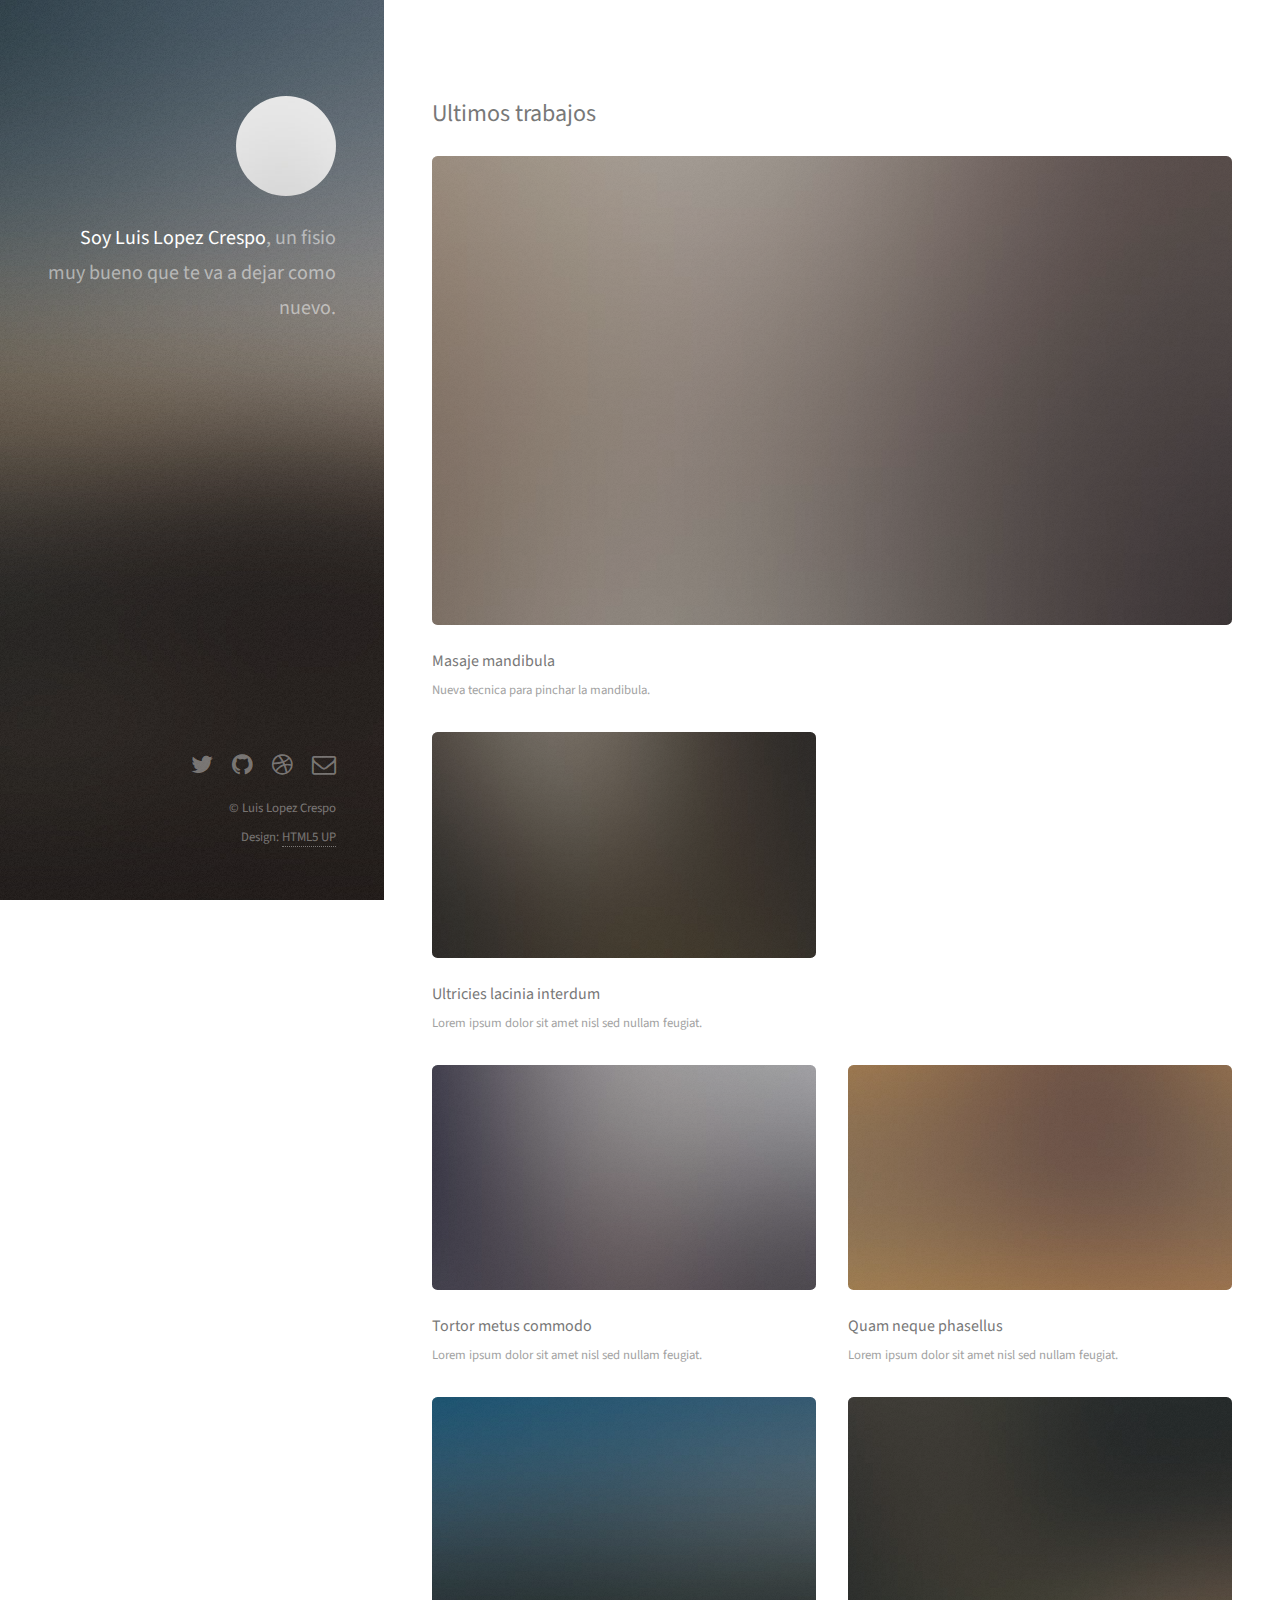
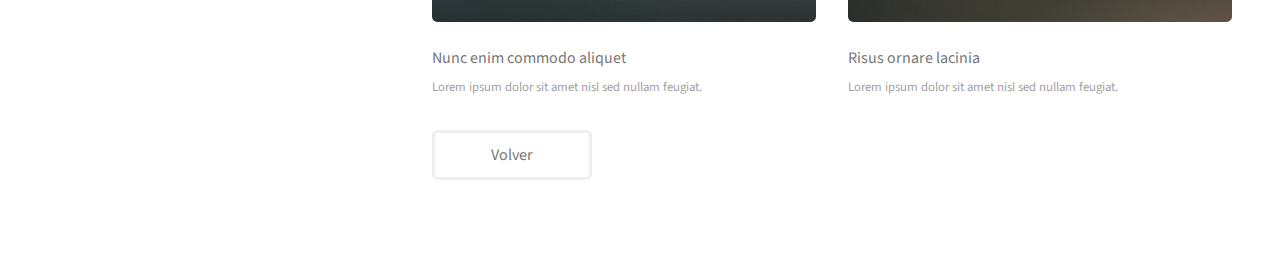
==== recentWork.html @ 478f9295 "inicio" ====
<!DOCTYPE HTML>
<!--
	Strata by HTML5 UP
	html5up.net | @ajlkn
	Free for personal and commercial use under the CCA 3.0 license (html5up.net/license)
-->
<html>
	<head>
		<title>Luis Lopez Crespo. Fisioterapeuta</title>
		<meta charset="utf-8" />
		<meta name="viewport" content="width=device-width, initial-scale=1" />
		<!--[if lte IE 8]><script src="assets/js/ie/html5shiv.js"></script><![endif]-->
		<link rel="stylesheet" href="assets/css/main.css" />
		<!--[if lte IE 8]><link rel="stylesheet" href="assets/css/ie8.css" /><![endif]-->
	</head>
	<body id="top">

		<!-- Header -->
			<header id="header">
				<div class="inner">
					<a href="#" class="image avatar"><img src="images/avatar.jpg" alt="" /></a>
					<h1><strong>Soy Luis Lopez Crespo</strong>, un fisio muy bueno que te va a dejar como nuevo.</h1>
				</div>
			</header>

		<!-- Main -->
			<div id="main">

				<!-- One -->
					<section id="two">
						<h2>Ultimos trabajos</h2>
						<div class="row">
							<article class="12u$ work-item">
								<a href="images/fulls/01.jpg" class="image fit thumb"><img src="images/thumbs/01.jpg" alt="" /></a>
								<h3>Masaje mandibula</h3>
								<p>Nueva tecnica para pinchar la mandibula.</p>
							</article>
							<article class="6u$ 12u$(xsmall) work-item">
								<a href="images/fulls/02.jpg" class="image fit thumb"><img src="images/thumbs/02.jpg" alt="" /></a>
								<h3>Ultricies lacinia interdum</h3>
								<p>Lorem ipsum dolor sit amet nisl sed nullam feugiat.</p>
							</article>
							<article class="6u 12u$(xsmall) work-item">
								<a href="images/fulls/03.jpg" class="image fit thumb"><img src="images/thumbs/03.jpg" alt="" /></a>
								<h3>Tortor metus commodo</h3>
								<p>Lorem ipsum dolor sit amet nisl sed nullam feugiat.</p>
							</article>
							<article class="6u$ 12u$(xsmall) work-item">
								<a href="images/fulls/04.jpg" class="image fit thumb"><img src="images/thumbs/04.jpg" alt="" /></a>
								<h3>Quam neque phasellus</h3>
								<p>Lorem ipsum dolor sit amet nisl sed nullam feugiat.</p>
							</article>
							<article class="6u 12u$(xsmall) work-item">
								<a href="images/fulls/05.jpg" class="image fit thumb"><img src="images/thumbs/05.jpg" alt="" /></a>
								<h3>Nunc enim commodo aliquet</h3>
								<p>Lorem ipsum dolor sit amet nisl sed nullam feugiat.</p>
							</article>
							<article class="6u$ 12u$(xsmall) work-item">
								<a href="images/fulls/06.jpg" class="image fit thumb"><img src="images/thumbs/06.jpg" alt="" /></a>
								<h3>Risus ornare lacinia</h3>
								<p>Lorem ipsum dolor sit amet nisl sed nullam feugiat.</p>
							</article>
						</div>
						<ul class="actions">
							<li><a href="index.html" class="button">Volver</a></li>
						</ul>
					</section>
			</div>

		<!-- Footer -->
			<footer id="footer">
				<div class="inner">
					<ul class="icons">
						<li><a href="#" class="icon fa-twitter"><span class="label">Twitter</span></a></li>
						<li><a href="#" class="icon fa-github"><span class="label">Github</span></a></li>
						<li><a href="#" class="icon fa-dribbble"><span class="label">Dribbble</span></a></li>
						<li><a href="#" class="icon fa-envelope-o"><span class="label">Email</span></a></li>
					</ul>
					<ul class="copyright">
						<li>&copy; Luis Lopez Crespo</li><li>Design: <a href="http://html5up.net">HTML5 UP</a></li>
					</ul>
				</div>
			</footer>

		<!-- Scripts -->
			<script src="assets/js/jquery.min.js"></script>
			<script src="assets/js/jquery.poptrox.min.js"></script>
			<script src="assets/js/skel.min.js"></script>
			<script src="assets/js/util.js"></script>
			<!--[if lte IE 8]><script src="assets/js/ie/respond.min.js"></script><![endif]-->
			<script src="assets/js/main.js"></script>

	</body>
</html>
---- assets/css/main.css ----
@import url("font-awesome.min.css");
@import url("https://fonts.googleapis.com/css?family=Source+Sans+Pro:400,400italic");

/*
	Strata by HTML5 UP
	html5up.net | @ajlkn
	Free for personal and commercial use under the CCA 3.0 license (html5up.net/license)
*/

/* Reset */

	html, body, div, span, applet, object, iframe, h1, h2, h3, h4, h5, h6, p, blockquote, pre, a, abbr, acronym, address, big, cite, code, del, dfn, em, img, ins, kbd, q, s, samp, small, strike, strong, sub, sup, tt, var, b, u, i, center, dl, dt, dd, ol, ul, li, fieldset, form, label, legend, table, caption, tbody, tfoot, thead, tr, th, td, article, aside, canvas, details, embed, figure, figcaption, footer, header, hgroup, menu, nav, output, ruby, section, summary, time, mark, audio, video {
		margin: 0;
		padding: 0;
		border: 0;
		font-size: 100%;
		font: inherit;
		vertical-align: baseline;
	}

	article, aside, details, figcaption, figure, footer, header, hgroup, menu, nav, section {
		display: block;
	}

	body {
		line-height: 1;
	}

	ol, ul {
		list-style: none;
	}

	blockquote, q {
		quotes: none;
	}

	blockquote:before, blockquote:after, q:before, q:after {
		content: '';
		content: none;
	}

	table {
		border-collapse: collapse;
		border-spacing: 0;
	}

	body {
		-webkit-text-size-adjust: none;
	}

/* Box Model */

	*, *:before, *:after {
		-moz-box-sizing: border-box;
		-webkit-box-sizing: border-box;
		box-sizing: border-box;
	}

/* Containers */

	.container {
		margin-left: auto;
		margin-right: auto;
	}

	.container.\31 25\25 {
		width: 100%;
		max-width: 1200px;
		min-width: 960px;
	}

	.container.\37 5\25 {
		width: 720px;
	}

	.container.\35 0\25 {
		width: 480px;
	}

	.container.\32 5\25 {
		width: 240px;
	}

	.container {
		width: 960px;
	}

	@media screen and (max-width: 1800px) {

		.container.\31 25\25 {
			width: 100%;
			max-width: 1200px;
			min-width: 960px;
		}

		.container.\37 5\25 {
			width: 720px;
		}

		.container.\35 0\25 {
			width: 480px;
		}

		.container.\32 5\25 {
			width: 240px;
		}

		.container {
			width: 960px;
		}

	}

	@media screen and (max-width: 1280px) {

		.container.\31 25\25 {
			width: 100%;
			max-width: 1200px;
			min-width: 960px;
		}

		.container.\37 5\25 {
			width: 720px;
		}

		.container.\35 0\25 {
			width: 480px;
		}

		.container.\32 5\25 {
			width: 240px;
		}

		.container {
			width: 960px;
		}

	}

	@media screen and (max-width: 980px) {

		.container.\31 25\25 {
			width: 100%;
			max-width: 1200px;
			min-width: 960px;
		}

		.container.\37 5\25 {
			width: 720px;
		}

		.container.\35 0\25 {
			width: 480px;
		}

		.container.\32 5\25 {
			width: 240px;
		}

		.container {
			width: 960px;
		}

	}

	@media screen and (max-width: 736px) {

		.container.\31 25\25 {
			width: 100%;
			max-width: 1200px;
			min-width: 960px;
		}

		.container.\37 5\25 {
			width: 720px;
		}

		.container.\35 0\25 {
			width: 480px;
		}

		.container.\32 5\25 {
			width: 240px;
		}

		.container {
			width: 960px;
		}

	}

	@media screen and (max-width: 480px) {

		.container.\31 25\25 {
			width: 100%;
			max-width: 1200px;
			min-width: 960px;
		}

		.container.\37 5\25 {
			width: 720px;
		}

		.container.\35 0\25 {
			width: 480px;
		}

		.container.\32 5\25 {
			width: 240px;
		}

		.container {
			width: 960px;
		}

	}

/* Grid */

	.row {
		border-bottom: solid 1px transparent;
		-moz-box-sizing: border-box;
		-webkit-box-sizing: border-box;
		box-sizing: border-box;
	}

	.row > * {
		float: left;
		-moz-box-sizing: border-box;
		-webkit-box-sizing: border-box;
		box-sizing: border-box;
	}

	.row:after, .row:before {
		content: '';
		display: block;
		clear: both;
		height: 0;
	}

	.row.uniform > * > :first-child {
		margin-top: 0;
	}

	.row.uniform > * > :last-child {
		margin-bottom: 0;
	}

	.row.\30 \25 > * {
		padding: 0 0 0 0em;
	}

	.row.\30 \25 {
		margin: 0 0 -1px 0em;
	}

	.row.uniform.\30 \25 > * {
		padding: 0em 0 0 0em;
	}

	.row.uniform.\30 \25 {
		margin: 0em 0 -1px 0em;
	}

	.row > * {
		padding: 0 0 0 2.5em;
	}

	.row {
		margin: 0 0 -1px -2.5em;
	}

	.row.uniform > * {
		padding: 2.5em 0 0 2.5em;
	}

	.row.uniform {
		margin: -2.5em 0 -1px -2.5em;
	}

	.row.\32 00\25 > * {
		padding: 0 0 0 5em;
	}

	.row.\32 00\25 {
		margin: 0 0 -1px -5em;
	}

	.row.uniform.\32 00\25 > * {
		padding: 5em 0 0 5em;
	}

	.row.uniform.\32 00\25 {
		margin: -5em 0 -1px -5em;
	}

	.row.\31 50\25 > * {
		padding: 0 0 0 3.75em;
	}

	.row.\31 50\25 {
		margin: 0 0 -1px -3.75em;
	}

	.row.uniform.\31 50\25 > * {
		padding: 3.75em 0 0 3.75em;
	}

	.row.uniform.\31 50\25 {
		margin: -3.75em 0 -1px -3.75em;
	}

	.row.\35 0\25 > * {
		padding: 0 0 0 1.25em;
	}

	.row.\35 0\25 {
		margin: 0 0 -1px -1.25em;
	}

	.row.uniform.\35 0\25 > * {
		padding: 1.25em 0 0 1.25em;
	}

	.row.uniform.\35 0\25 {
		margin: -1.25em 0 -1px -1.25em;
	}

	.row.\32 5\25 > * {
		padding: 0 0 0 0.625em;
	}

	.row.\32 5\25 {
		margin: 0 0 -1px -0.625em;
	}

	.row.uniform.\32 5\25 > * {
		padding: 0.625em 0 0 0.625em;
	}

	.row.uniform.\32 5\25 {
		margin: -0.625em 0 -1px -0.625em;
	}

	.\31 2u, .\31 2u\24 {
		width: 100%;
		clear: none;
		margin-left: 0;
	}

	.\31 1u, .\31 1u\24 {
		width: 91.6666666667%;
		clear: none;
		margin-left: 0;
	}

	.\31 0u, .\31 0u\24 {
		width: 83.3333333333%;
		clear: none;
		margin-left: 0;
	}

	.\39 u, .\39 u\24 {
		width: 75%;
		clear: none;
		margin-left: 0;
	}

	.\38 u, .\38 u\24 {
		width: 66.6666666667%;
		clear: none;
		margin-left: 0;
	}

	.\37 u, .\37 u\24 {
		width: 58.3333333333%;
		clear: none;
		margin-left: 0;
	}

	.\36 u, .\36 u\24 {
		width: 50%;
		clear: none;
		margin-left: 0;
	}

	.\35 u, .\35 u\24 {
		width: 41.6666666667%;
		clear: none;
		margin-left: 0;
	}

	.\34 u, .\34 u\24 {
		width: 33.3333333333%;
		clear: none;
		margin-left: 0;
	}

	.\33 u, .\33 u\24 {
		width: 25%;
		clear: none;
		margin-left: 0;
	}

	.\32 u, .\32 u\24 {
		width: 16.6666666667%;
		clear: none;
		margin-left: 0;
	}

	.\31 u, .\31 u\24 {
		width: 8.3333333333%;
		clear: none;
		margin-left: 0;
	}

	.\31 2u\24 + *,
	.\31 1u\24 + *,
	.\31 0u\24 + *,
	.\39 u\24 + *,
	.\38 u\24 + *,
	.\37 u\24 + *,
	.\36 u\24 + *,
	.\35 u\24 + *,
	.\34 u\24 + *,
	.\33 u\24 + *,
	.\32 u\24 + *,
	.\31 u\24 + * {
		clear: left;
	}

	.\-11u {
		margin-left: 91.66667%;
	}

	.\-10u {
		margin-left: 83.33333%;
	}

	.\-9u {
		margin-left: 75%;
	}

	.\-8u {
		margin-left: 66.66667%;
	}

	.\-7u {
		margin-left: 58.33333%;
	}

	.\-6u {
		margin-left: 50%;
	}

	.\-5u {
		margin-left: 41.66667%;
	}

	.\-4u {
		margin-left: 33.33333%;
	}

	.\-3u {
		margin-left: 25%;
	}

	.\-2u {
		margin-left: 16.66667%;
	}

	.\-1u {
		margin-left: 8.33333%;
	}

	@media screen and (max-width: 1800px) {

		.row > * {
			padding: 0 0 0 2.5em;
		}

		.row {
			margin: 0 0 -1px -2.5em;
		}

		.row.uniform > * {
			padding: 2.5em 0 0 2.5em;
		}

		.row.uniform {
			margin: -2.5em 0 -1px -2.5em;
		}

		.row.\32 00\25 > * {
			padding: 0 0 0 5em;
		}

		.row.\32 00\25 {
			margin: 0 0 -1px -5em;
		}

		.row.uniform.\32 00\25 > * {
			padding: 5em 0 0 5em;
		}

		.row.uniform.\32 00\25 {
			margin: -5em 0 -1px -5em;
		}

		.row.\31 50\25 > * {
			padding: 0 0 0 3.75em;
		}

		.row.\31 50\25 {
			margin: 0 0 -1px -3.75em;
		}

		.row.uniform.\31 50\25 > * {
			padding: 3.75em 0 0 3.75em;
		}

		.row.uniform.\31 50\25 {
			margin: -3.75em 0 -1px -3.75em;
		}

		.row.\35 0\25 > * {
			padding: 0 0 0 1.25em;
		}

		.row.\35 0\25 {
			margin: 0 0 -1px -1.25em;
		}

		.row.uniform.\35 0\25 > * {
			padding: 1.25em 0 0 1.25em;
		}

		.row.uniform.\35 0\25 {
			margin: -1.25em 0 -1px -1.25em;
		}

		.row.\32 5\25 > * {
			padding: 0 0 0 0.625em;
		}

		.row.\32 5\25 {
			margin: 0 0 -1px -0.625em;
		}

		.row.uniform.\32 5\25 > * {
			padding: 0.625em 0 0 0.625em;
		}

		.row.uniform.\32 5\25 {
			margin: -0.625em 0 -1px -0.625em;
		}

		.\31 2u\28xlarge\29, .\31 2u\24\28xlarge\29 {
			width: 100%;
			clear: none;
			margin-left: 0;
		}

		.\31 1u\28xlarge\29, .\31 1u\24\28xlarge\29 {
			width: 91.6666666667%;
			clear: none;
			margin-left: 0;
		}

		.\31 0u\28xlarge\29, .\31 0u\24\28xlarge\29 {
			width: 83.3333333333%;
			clear: none;
			margin-left: 0;
		}

		.\39 u\28xlarge\29, .\39 u\24\28xlarge\29 {
			width: 75%;
			clear: none;
			margin-left: 0;
		}

		.\38 u\28xlarge\29, .\38 u\24\28xlarge\29 {
			width: 66.6666666667%;
			clear: none;
			margin-left: 0;
		}

		.\37 u\28xlarge\29, .\37 u\24\28xlarge\29 {
			width: 58.3333333333%;
			clear: none;
			margin-left: 0;
		}

		.\36 u\28xlarge\29, .\36 u\24\28xlarge\29 {
			width: 50%;
			clear: none;
			margin-left: 0;
		}

		.\35 u\28xlarge\29, .\35 u\24\28xlarge\29 {
			width: 41.6666666667%;
			clear: none;
			margin-left: 0;
		}

		.\34 u\28xlarge\29, .\34 u\24\28xlarge\29 {
			width: 33.3333333333%;
			clear: none;
			margin-left: 0;
		}

		.\33 u\28xlarge\29, .\33 u\24\28xlarge\29 {
			width: 25%;
			clear: none;
			margin-left: 0;
		}

		.\32 u\28xlarge\29, .\32 u\24\28xlarge\29 {
			width: 16.6666666667%;
			clear: none;
			margin-left: 0;
		}

		.\31 u\28xlarge\29, .\31 u\24\28xlarge\29 {
			width: 8.3333333333%;
			clear: none;
			margin-left: 0;
		}

		.\31 2u\24\28xlarge\29 + *,
		.\31 1u\24\28xlarge\29 + *,
		.\31 0u\24\28xlarge\29 + *,
		.\39 u\24\28xlarge\29 + *,
		.\38 u\24\28xlarge\29 + *,
		.\37 u\24\28xlarge\29 + *,
		.\36 u\24\28xlarge\29 + *,
		.\35 u\24\28xlarge\29 + *,
		.\34 u\24\28xlarge\29 + *,
		.\33 u\24\28xlarge\29 + *,
		.\32 u\24\28xlarge\29 + *,
		.\31 u\24\28xlarge\29 + * {
			clear: left;
		}

		.\-11u\28xlarge\29 {
			margin-left: 91.66667%;
		}

		.\-10u\28xlarge\29 {
			margin-left: 83.33333%;
		}

		.\-9u\28xlarge\29 {
			margin-left: 75%;
		}

		.\-8u\28xlarge\29 {
			margin-left: 66.66667%;
		}

		.\-7u\28xlarge\29 {
			margin-left: 58.33333%;
		}

		.\-6u\28xlarge\29 {
			margin-left: 50%;
		}

		.\-5u\28xlarge\29 {
			margin-left: 41.66667%;
		}

		.\-4u\28xlarge\29 {
			margin-left: 33.33333%;
		}

		.\-3u\28xlarge\29 {
			margin-left: 25%;
		}

		.\-2u\28xlarge\29 {
			margin-left: 16.66667%;
		}

		.\-1u\28xlarge\29 {
			margin-left: 8.33333%;
		}

	}

	@media screen and (max-width: 1280px) {

		.row > * {
			padding: 0 0 0 2em;
		}

		.row {
			margin: 0 0 -1px -2em;
		}

		.row.uniform > * {
			padding: 2em 0 0 2em;
		}

		.row.uniform {
			margin: -2em 0 -1px -2em;
		}

		.row.\32 00\25 > * {
			padding: 0 0 0 4em;
		}

		.row.\32 00\25 {
			margin: 0 0 -1px -4em;
		}

		.row.uniform.\32 00\25 > * {
			padding: 4em 0 0 4em;
		}

		.row.uniform.\32 00\25 {
			margin: -4em 0 -1px -4em;
		}

		.row.\31 50\25 > * {
			padding: 0 0 0 3em;
		}

		.row.\31 50\25 {
			margin: 0 0 -1px -3em;
		}

		.row.uniform.\31 50\25 > * {
			padding: 3em 0 0 3em;
		}

		.row.uniform.\31 50\25 {
			margin: -3em 0 -1px -3em;
		}

		.row.\35 0\25 > * {
			padding: 0 0 0 1em;
		}

		.row.\35 0\25 {
			margin: 0 0 -1px -1em;
		}

		.row.uniform.\35 0\25 > * {
			padding: 1em 0 0 1em;
		}

		.row.uniform.\35 0\25 {
			margin: -1em 0 -1px -1em;
		}

		.row.\32 5\25 > * {
			padding: 0 0 0 0.5em;
		}

		.row.\32 5\25 {
			margin: 0 0 -1px -0.5em;
		}

		.row.uniform.\32 5\25 > * {
			padding: 0.5em 0 0 0.5em;
		}

		.row.uniform.\32 5\25 {
			margin: -0.5em 0 -1px -0.5em;
		}

		.\31 2u\28large\29, .\31 2u\24\28large\29 {
			width: 100%;
			clear: none;
			margin-left: 0;
		}

		.\31 1u\28large\29, .\31 1u\24\28large\29 {
			width: 91.6666666667%;
			clear: none;
			margin-left: 0;
		}

		.\31 0u\28large\29, .\31 0u\24\28large\29 {
			width: 83.3333333333%;
			clear: none;
			margin-left: 0;
		}

		.\39 u\28large\29, .\39 u\24\28large\29 {
			width: 75%;
			clear: none;
			margin-left: 0;
		}

		.\38 u\28large\29, .\38 u\24\28large\29 {
			width: 66.6666666667%;
			clear: none;
			margin-left: 0;
		}

		.\37 u\28large\29, .\37 u\24\28large\29 {
			width: 58.3333333333%;
			clear: none;
			margin-left: 0;
		}

		.\36 u\28large\29, .\36 u\24\28large\29 {
			width: 50%;
			clear: none;
			margin-left: 0;
		}

		.\35 u\28large\29, .\35 u\24\28large\29 {
			width: 41.6666666667%;
			clear: none;
			margin-left: 0;
		}

		.\34 u\28large\29, .\34 u\24\28large\29 {
			width: 33.3333333333%;
			clear: none;
			margin-left: 0;
		}

		.\33 u\28large\29, .\33 u\24\28large\29 {
			width: 25%;
			clear: none;
			margin-left: 0;
		}

		.\32 u\28large\29, .\32 u\24\28large\29 {
			width: 16.6666666667%;
			clear: none;
			margin-left: 0;
		}

		.\31 u\28large\29, .\31 u\24\28large\29 {
			width: 8.3333333333%;
			clear: none;
			margin-left: 0;
		}

		.\31 2u\24\28large\29 + *,
		.\31 1u\24\28large\29 + *,
		.\31 0u\24\28large\29 + *,
		.\39 u\24\28large\29 + *,
		.\38 u\24\28large\29 + *,
		.\37 u\24\28large\29 + *,
		.\36 u\24\28large\29 + *,
		.\35 u\24\28large\29 + *,
		.\34 u\24\28large\29 + *,
		.\33 u\24\28large\29 + *,
		.\32 u\24\28large\29 + *,
		.\31 u\24\28large\29 + * {
			clear: left;
		}

		.\-11u\28large\29 {
			margin-left: 91.66667%;
		}

		.\-10u\28large\29 {
			margin-left: 83.33333%;
		}

		.\-9u\28large\29 {
			margin-left: 75%;
		}

		.\-8u\28large\29 {
			margin-left: 66.66667%;
		}

		.\-7u\28large\29 {
			margin-left: 58.33333%;
		}

		.\-6u\28large\29 {
			margin-left: 50%;
		}

		.\-5u\28large\29 {
			margin-left: 41.66667%;
		}

		.\-4u\28large\29 {
			margin-left: 33.33333%;
		}

		.\-3u\28large\29 {
			margin-left: 25%;
		}

		.\-2u\28large\29 {
			margin-left: 16.66667%;
		}

		.\-1u\28large\29 {
			margin-left: 8.33333%;
		}

	}

	@media screen and (max-width: 980px) {

		.row > * {
			padding: 0 0 0 2em;
		}

		.row {
			margin: 0 0 -1px -2em;
		}

		.row.uniform > * {
			padding: 2em 0 0 2em;
		}

		.row.uniform {
			margin: -2em 0 -1px -2em;
		}

		.row.\32 00\25 > * {
			padding: 0 0 0 4em;
		}

		.row.\32 00\25 {
			margin: 0 0 -1px -4em;
		}

		.row.uniform.\32 00\25 > * {
			padding: 4em 0 0 4em;
		}

		.row.uniform.\32 00\25 {
			margin: -4em 0 -1px -4em;
		}

		.row.\31 50\25 > * {
			padding: 0 0 0 3em;
		}

		.row.\31 50\25 {
			margin: 0 0 -1px -3em;
		}

		.row.uniform.\31 50\25 > * {
			padding: 3em 0 0 3em;
		}

		.row.uniform.\31 50\25 {
			margin: -3em 0 -1px -3em;
		}

		.row.\35 0\25 > * {
			padding: 0 0 0 1em;
		}

		.row.\35 0\25 {
			margin: 0 0 -1px -1em;
		}

		.row.uniform.\35 0\25 > * {
			padding: 1em 0 0 1em;
		}

		.row.uniform.\35 0\25 {
			margin: -1em 0 -1px -1em;
		}

		.row.\32 5\25 > * {
			padding: 0 0 0 0.5em;
		}

		.row.\32 5\25 {
			margin: 0 0 -1px -0.5em;
		}

		.row.uniform.\32 5\25 > * {
			padding: 0.5em 0 0 0.5em;
		}

		.row.uniform.\32 5\25 {
			margin: -0.5em 0 -1px -0.5em;
		}

		.\31 2u\28medium\29, .\31 2u\24\28medium\29 {
			width: 100%;
			clear: none;
			margin-left: 0;
		}

		.\31 1u\28medium\29, .\31 1u\24\28medium\29 {
			width: 91.6666666667%;
			clear: none;
			margin-left: 0;
		}

		.\31 0u\28medium\29, .\31 0u\24\28medium\29 {
			width: 83.3333333333%;
			clear: none;
			margin-left: 0;
		}

		.\39 u\28medium\29, .\39 u\24\28medium\29 {
			width: 75%;
			clear: none;
			margin-left: 0;
		}

		.\38 u\28medium\29, .\38 u\24\28medium\29 {
			width: 66.6666666667%;
			clear: none;
			margin-left: 0;
		}

		.\37 u\28medium\29, .\37 u\24\28medium\29 {
			width: 58.3333333333%;
			clear: none;
			margin-left: 0;
		}

		.\36 u\28medium\29, .\36 u\24\28medium\29 {
			width: 50%;
			clear: none;
			margin-left: 0;
		}

		.\35 u\28medium\29, .\35 u\24\28medium\29 {
			width: 41.6666666667%;
			clear: none;
			margin-left: 0;
		}

		.\34 u\28medium\29, .\34 u\24\28medium\29 {
			width: 33.3333333333%;
			clear: none;
			margin-left: 0;
		}

		.\33 u\28medium\29, .\33 u\24\28medium\29 {
			width: 25%;
			clear: none;
			margin-left: 0;
		}

		.\32 u\28medium\29, .\32 u\24\28medium\29 {
			width: 16.6666666667%;
			clear: none;
			margin-left: 0;
		}

		.\31 u\28medium\29, .\31 u\24\28medium\29 {
			width: 8.3333333333%;
			clear: none;
			margin-left: 0;
		}

		.\31 2u\24\28medium\29 + *,
		.\31 1u\24\28medium\29 + *,
		.\31 0u\24\28medium\29 + *,
		.\39 u\24\28medium\29 + *,
		.\38 u\24\28medium\29 + *,
		.\37 u\24\28medium\29 + *,
		.\36 u\24\28medium\29 + *,
		.\35 u\24\28medium\29 + *,
		.\34 u\24\28medium\29 + *,
		.\33 u\24\28medium\29 + *,
		.\32 u\24\28medium\29 + *,
		.\31 u\24\28medium\29 + * {
			clear: left;
		}

		.\-11u\28medium\29 {
			margin-left: 91.66667%;
		}

		.\-10u\28medium\29 {
			margin-left: 83.33333%;
		}

		.\-9u\28medium\29 {
			margin-left: 75%;
		}

		.\-8u\28medium\29 {
			margin-left: 66.66667%;
		}

		.\-7u\28medium\29 {
			margin-left: 58.33333%;
		}

		.\-6u\28medium\29 {
			margin-left: 50%;
		}

		.\-5u\28medium\29 {
			margin-left: 41.66667%;
		}

		.\-4u\28medium\29 {
			margin-left: 33.33333%;
		}

		.\-3u\28medium\29 {
			margin-left: 25%;
		}

		.\-2u\28medium\29 {
			margin-left: 16.66667%;
		}

		.\-1u\28medium\29 {
			margin-left: 8.33333%;
		}

	}

	@media screen and (max-width: 736px) {

		.row > * {
			padding: 0 0 0 1.5em;
		}

		.row {
			margin: 0 0 -1px -1.5em;
		}

		.row.uniform > * {
			padding: 1.5em 0 0 1.5em;
		}

		.row.uniform {
			margin: -1.5em 0 -1px -1.5em;
		}

		.row.\32 00\25 > * {
			padding: 0 0 0 3em;
		}

		.row.\32 00\25 {
			margin: 0 0 -1px -3em;
		}

		.row.uniform.\32 00\25 > * {
			padding: 3em 0 0 3em;
		}

		.row.uniform.\32 00\25 {
			margin: -3em 0 -1px -3em;
		}

		.row.\31 50\25 > * {
			padding: 0 0 0 2.25em;
		}

		.row.\31 50\25 {
			margin: 0 0 -1px -2.25em;
		}

		.row.uniform.\31 50\25 > * {
			padding: 2.25em 0 0 2.25em;
		}

		.row.uniform.\31 50\25 {
			margin: -2.25em 0 -1px -2.25em;
		}

		.row.\35 0\25 > * {
			padding: 0 0 0 0.75em;
		}

		.row.\35 0\25 {
			margin: 0 0 -1px -0.75em;
		}

		.row.uniform.\35 0\25 > * {
			padding: 0.75em 0 0 0.75em;
		}

		.row.uniform.\35 0\25 {
			margin: -0.75em 0 -1px -0.75em;
		}

		.row.\32 5\25 > * {
			padding: 0 0 0 0.375em;
		}

		.row.\32 5\25 {
			margin: 0 0 -1px -0.375em;
		}

		.row.uniform.\32 5\25 > * {
			padding: 0.375em 0 0 0.375em;
		}

		.row.uniform.\32 5\25 {
			margin: -0.375em 0 -1px -0.375em;
		}

		.\31 2u\28small\29, .\31 2u\24\28small\29 {
			width: 100%;
			clear: none;
			margin-left: 0;
		}

		.\31 1u\28small\29, .\31 1u\24\28small\29 {
			width: 91.6666666667%;
			clear: none;
			margin-left: 0;
		}

		.\31 0u\28small\29, .\31 0u\24\28small\29 {
			width: 83.3333333333%;
			clear: none;
			margin-left: 0;
		}

		.\39 u\28small\29, .\39 u\24\28small\29 {
			width: 75%;
			clear: none;
			margin-left: 0;
		}

		.\38 u\28small\29, .\38 u\24\28small\29 {
			width: 66.6666666667%;
			clear: none;
			margin-left: 0;
		}

		.\37 u\28small\29, .\37 u\24\28small\29 {
			width: 58.3333333333%;
			clear: none;
			margin-left: 0;
		}

		.\36 u\28small\29, .\36 u\24\28small\29 {
			width: 50%;
			clear: none;
			margin-left: 0;
		}

		.\35 u\28small\29, .\35 u\24\28small\29 {
			width: 41.6666666667%;
			clear: none;
			margin-left: 0;
		}

		.\34 u\28small\29, .\34 u\24\28small\29 {
			width: 33.3333333333%;
			clear: none;
			margin-left: 0;
		}

		.\33 u\28small\29, .\33 u\24\28small\29 {
			width: 25%;
			clear: none;
			margin-left: 0;
		}

		.\32 u\28small\29, .\32 u\24\28small\29 {
			width: 16.6666666667%;
			clear: none;
			margin-left: 0;
		}

		.\31 u\28small\29, .\31 u\24\28small\29 {
			width: 8.3333333333%;
			clear: none;
			margin-left: 0;
		}

		.\31 2u\24\28small\29 + *,
		.\31 1u\24\28small\29 + *,
		.\31 0u\24\28small\29 + *,
		.\39 u\24\28small\29 + *,
		.\38 u\24\28small\29 + *,
		.\37 u\24\28small\29 + *,
		.\36 u\24\28small\29 + *,
		.\35 u\24\28small\29 + *,
		.\34 u\24\28small\29 + *,
		.\33 u\24\28small\29 + *,
		.\32 u\24\28small\29 + *,
		.\31 u\24\28small\29 + * {
			clear: left;
		}

		.\-11u\28small\29 {
			margin-left: 91.66667%;
		}

		.\-10u\28small\29 {
			margin-left: 83.33333%;
		}

		.\-9u\28small\29 {
			margin-left: 75%;
		}

		.\-8u\28small\29 {
			margin-left: 66.66667%;
		}

		.\-7u\28small\29 {
			margin-left: 58.33333%;
		}

		.\-6u\28small\29 {
			margin-left: 50%;
		}

		.\-5u\28small\29 {
			margin-left: 41.66667%;
		}

		.\-4u\28small\29 {
			margin-left: 33.33333%;
		}

		.\-3u\28small\29 {
			margin-left: 25%;
		}

		.\-2u\28small\29 {
			margin-left: 16.66667%;
		}

		.\-1u\28small\29 {
			margin-left: 8.33333%;
		}

	}

	@media screen and (max-width: 480px) {

		.row > * {
			padding: 0 0 0 1.5em;
		}

		.row {
			margin: 0 0 -1px -1.5em;
		}

		.row.uniform > * {
			padding: 1.5em 0 0 1.5em;
		}

		.row.uniform {
			margin: -1.5em 0 -1px -1.5em;
		}

		.row.\32 00\25 > * {
			padding: 0 0 0 3em;
		}

		.row.\32 00\25 {
			margin: 0 0 -1px -3em;
		}

		.row.uniform.\32 00\25 > * {
			padding: 3em 0 0 3em;
		}

		.row.uniform.\32 00\25 {
			margin: -3em 0 -1px -3em;
		}

		.row.\31 50\25 > * {
			padding: 0 0 0 2.25em;
		}

		.row.\31 50\25 {
			margin: 0 0 -1px -2.25em;
		}

		.row.uniform.\31 50\25 > * {
			padding: 2.25em 0 0 2.25em;
		}

		.row.uniform.\31 50\25 {
			margin: -2.25em 0 -1px -2.25em;
		}

		.row.\35 0\25 > * {
			padding: 0 0 0 0.75em;
		}

		.row.\35 0\25 {
			margin: 0 0 -1px -0.75em;
		}

		.row.uniform.\35 0\25 > * {
			padding: 0.75em 0 0 0.75em;
		}

		.row.uniform.\35 0\25 {
			margin: -0.75em 0 -1px -0.75em;
		}

		.row.\32 5\25 > * {
			padding: 0 0 0 0.375em;
		}

		.row.\32 5\25 {
			margin: 0 0 -1px -0.375em;
		}

		.row.uniform.\32 5\25 > * {
			padding: 0.375em 0 0 0.375em;
		}

		.row.uniform.\32 5\25 {
			margin: -0.375em 0 -1px -0.375em;
		}

		.\31 2u\28xsmall\29, .\31 2u\24\28xsmall\29 {
			width: 100%;
			clear: none;
			margin-left: 0;
		}

		.\31 1u\28xsmall\29, .\31 1u\24\28xsmall\29 {
			width: 91.6666666667%;
			clear: none;
			margin-left: 0;
		}

		.\31 0u\28xsmall\29, .\31 0u\24\28xsmall\29 {
			width: 83.3333333333%;
			clear: none;
			margin-left: 0;
		}

		.\39 u\28xsmall\29, .\39 u\24\28xsmall\29 {
			width: 75%;
			clear: none;
			margin-left: 0;
		}

		.\38 u\28xsmall\29, .\38 u\24\28xsmall\29 {
			width: 66.6666666667%;
			clear: none;
			margin-left: 0;
		}

		.\37 u\28xsmall\29, .\37 u\24\28xsmall\29 {
			width: 58.3333333333%;
			clear: none;
			margin-left: 0;
		}

		.\36 u\28xsmall\29, .\36 u\24\28xsmall\29 {
			width: 50%;
			clear: none;
			margin-left: 0;
		}

		.\35 u\28xsmall\29, .\35 u\24\28xsmall\29 {
			width: 41.6666666667%;
			clear: none;
			margin-left: 0;
		}

		.\34 u\28xsmall\29, .\34 u\24\28xsmall\29 {
			width: 33.3333333333%;
			clear: none;
			margin-left: 0;
		}

		.\33 u\28xsmall\29, .\33 u\24\28xsmall\29 {
			width: 25%;
			clear: none;
			margin-left: 0;
		}

		.\32 u\28xsmall\29, .\32 u\24\28xsmall\29 {
			width: 16.6666666667%;
			clear: none;
			margin-left: 0;
		}

		.\31 u\28xsmall\29, .\31 u\24\28xsmall\29 {
			width: 8.3333333333%;
			clear: none;
			margin-left: 0;
		}

		.\31 2u\24\28xsmall\29 + *,
		.\31 1u\24\28xsmall\29 + *,
		.\31 0u\24\28xsmall\29 + *,
		.\39 u\24\28xsmall\29 + *,
		.\38 u\24\28xsmall\29 + *,
		.\37 u\24\28xsmall\29 + *,
		.\36 u\24\28xsmall\29 + *,
		.\35 u\24\28xsmall\29 + *,
		.\34 u\24\28xsmall\29 + *,
		.\33 u\24\28xsmall\29 + *,
		.\32 u\24\28xsmall\29 + *,
		.\31 u\24\28xsmall\29 + * {
			clear: left;
		}

		.\-11u\28xsmall\29 {
			margin-left: 91.66667%;
		}

		.\-10u\28xsmall\29 {
			margin-left: 83.33333%;
		}

		.\-9u\28xsmall\29 {
			margin-left: 75%;
		}

		.\-8u\28xsmall\29 {
			margin-left: 66.66667%;
		}

		.\-7u\28xsmall\29 {
			margin-left: 58.33333%;
		}

		.\-6u\28xsmall\29 {
			margin-left: 50%;
		}

		.\-5u\28xsmall\29 {
			margin-left: 41.66667%;
		}

		.\-4u\28xsmall\29 {
			margin-left: 33.33333%;
		}

		.\-3u\28xsmall\29 {
			margin-left: 25%;
		}

		.\-2u\28xsmall\29 {
			margin-left: 16.66667%;
		}

		.\-1u\28xsmall\29 {
			margin-left: 8.33333%;
		}

	}

/* Basic */

	body {
		background: #fff;
	}

		body.is-loading *, body.is-loading *:before, body.is-loading *:after {
			-moz-animation: none !important;
			-webkit-animation: none !important;
			-ms-animation: none !important;
			animation: none !important;
			-moz-transition: none !important;
			-webkit-transition: none !important;
			-ms-transition: none !important;
			transition: none !important;
		}

	body, input, select, textarea {
		color: #a2a2a2;
		font-family: "Source Sans Pro", Helvetica, sans-serif;
		font-size: 16pt;
		font-weight: 400;
		line-height: 1.75em;
	}

	a {
		-moz-transition: color 0.2s ease-in-out, border-color 0.2s ease-in-out;
		-webkit-transition: color 0.2s ease-in-out, border-color 0.2s ease-in-out;
		-ms-transition: color 0.2s ease-in-out, border-color 0.2s ease-in-out;
		transition: color 0.2s ease-in-out, border-color 0.2s ease-in-out;
		border-bottom: dotted 1px;
		color: #49bf9d;
		text-decoration: none;
	}

		a:hover {
			border-bottom-color: transparent;
			color: #49bf9d !important;
			text-decoration: none;
		}

	strong, b {
		color: #787878;
		font-weight: 400;
	}

	em, i {
		font-style: italic;
	}

	p {
		margin: 0 0 2em 0;
	}

	h1, h2, h3, h4, h5, h6 {
		color: #787878;
		font-weight: 400;
		line-height: 1em;
		margin: 0 0 1em 0;
	}

		h1 a, h2 a, h3 a, h4 a, h5 a, h6 a {
			color: inherit;
			text-decoration: none;
		}

	h1 {
		font-size: 2em;
		line-height: 1.5em;
	}

	h2 {
		font-size: 1.5em;
		line-height: 1.5em;
	}

	h3 {
		font-size: 1.25em;
		line-height: 1.5em;
	}

	h4 {
		font-size: 1.1em;
		line-height: 1.5em;
	}

	h5 {
		font-size: 0.9em;
		line-height: 1.5em;
	}

	h6 {
		font-size: 0.7em;
		line-height: 1.5em;
	}

	sub {
		font-size: 0.8em;
		position: relative;
		top: 0.5em;
	}

	sup {
		font-size: 0.8em;
		position: relative;
		top: -0.5em;
	}

	hr {
		border: 0;
		border-bottom: solid 2px #efefef;
		margin: 2em 0;
	}

		hr.major {
			margin: 3em 0;
		}

	blockquote {
		border-left: solid 6px #efefef;
		font-style: italic;
		margin: 0 0 2em 0;
		padding: 0.5em 0 0.5em 1.5em;
	}

	code {
		background: #f7f7f7;
		border-radius: 0.35em;
		border: solid 2px #efefef;
		font-family: "Courier New", monospace;
		font-size: 0.9em;
		margin: 0 0.25em;
		padding: 0.25em 0.65em;
	}

	pre {
		-webkit-overflow-scrolling: touch;
		font-family: "Courier New", monospace;
		font-size: 0.9em;
		margin: 0 0 2em 0;
	}

		pre code {
			display: block;
			line-height: 1.75em;
			padding: 1em 1.5em;
			overflow-x: auto;
		}

	.align-left {
		text-align: left;
	}

	.align-center {
		text-align: center;
	}

	.align-right {
		text-align: right;
	}

/* Section/Article */

	section.special, article.special {
		text-align: center;
	}

	header p {
		color: #b2b2b2;
		position: relative;
		margin: 0 0 1.5em 0;
	}

	header h2 + p {
		font-size: 1.25em;
		margin-top: -1em;
		line-height: 1.5em;
	}

	header h3 + p {
		font-size: 1.1em;
		margin-top: -0.8em;
		line-height: 1.5em;
	}

	header h4 + p,
	header h5 + p,
	header h6 + p {
		font-size: 0.9em;
		margin-top: -0.6em;
		line-height: 1.5em;
	}

	header.major h2 {
		font-size: 2em;
	}

/* Form */

	form {
		margin: 0 0 2em 0;
	}

	label {
		color: #787878;
		display: block;
		font-size: 0.9em;
		font-weight: 400;
		margin: 0 0 1em 0;
	}

	input[type="text"],
	input[type="password"],
	input[type="email"],
	select,
	textarea {
		-moz-appearance: none;
		-webkit-appearance: none;
		-ms-appearance: none;
		appearance: none;
		background: #f7f7f7;
		border-radius: 0.35em;
		border: solid 2px transparent;
		color: inherit;
		display: block;
		outline: 0;
		padding: 0 0.75em;
		text-decoration: none;
		width: 100%;
	}

		input[type="text"]:invalid,
		input[type="password"]:invalid,
		input[type="email"]:invalid,
		select:invalid,
		textarea:invalid {
			box-shadow: none;
		}

		input[type="text"]:focus,
		input[type="password"]:focus,
		input[type="email"]:focus,
		select:focus,
		textarea:focus {
			border-color: #49bf9d;
		}

	.select-wrapper {
		text-decoration: none;
		display: block;
		position: relative;
	}

		.select-wrapper:before {
			-moz-osx-font-smoothing: grayscale;
			-webkit-font-smoothing: antialiased;
			font-family: FontAwesome;
			font-style: normal;
			font-weight: normal;
			text-transform: none !important;
		}

		.select-wrapper:before {
			color: #dfdfdf;
			content: '\f078';
			display: block;
			height: 2.75em;
			line-height: 2.75em;
			pointer-events: none;
			position: absolute;
			right: 0;
			text-align: center;
			top: 0;
			width: 2.75em;
		}

		.select-wrapper select::-ms-expand {
			display: none;
		}

	input[type="text"],
	input[type="password"],
	input[type="email"],
	select {
		height: 2.75em;
	}

	textarea {
		padding: 0.75em;
	}

	input[type="checkbox"],
	input[type="radio"] {
		-moz-appearance: none;
		-webkit-appearance: none;
		-ms-appearance: none;
		appearance: none;
		display: block;
		float: left;
		margin-right: -2em;
		opacity: 0;
		width: 1em;
		z-index: -1;
	}

		input[type="checkbox"] + label,
		input[type="radio"] + label {
			text-decoration: none;
			color: #a2a2a2;
			cursor: pointer;
			display: inline-block;
			font-size: 1em;
			font-weight: 400;
			padding-left: 2.4em;
			padding-right: 0.75em;
			position: relative;
		}

			input[type="checkbox"] + label:before,
			input[type="radio"] + label:before {
				-moz-osx-font-smoothing: grayscale;
				-webkit-font-smoothing: antialiased;
				font-family: FontAwesome;
				font-style: normal;
				font-weight: normal;
				text-transform: none !important;
			}

			input[type="checkbox"] + label:before,
			input[type="radio"] + label:before {
				background: #f7f7f7;
				border-radius: 0.35em;
				border: solid 2px transparent;
				content: '';
				display: inline-block;
				height: 1.65em;
				left: 0;
				line-height: 1.58125em;
				position: absolute;
				text-align: center;
				top: 0;
				width: 1.65em;
			}

		input[type="checkbox"]:checked + label:before,
		input[type="radio"]:checked + label:before {
			background: #787878;
			border-color: #787878;
			color: #fff;
			content: '\f00c';
		}

		input[type="checkbox"]:focus + label:before,
		input[type="radio"]:focus + label:before {
			border-color: #49bf9d;
		}

	input[type="checkbox"] + label:before {
		border-radius: 0.35em;
	}

	input[type="radio"] + label:before {
		border-radius: 100%;
	}

	::-webkit-input-placeholder {
		color: #b2b2b2 !important;
		opacity: 1.0;
	}

	:-moz-placeholder {
		color: #b2b2b2 !important;
		opacity: 1.0;
	}

	::-moz-placeholder {
		color: #b2b2b2 !important;
		opacity: 1.0;
	}

	:-ms-input-placeholder {
		color: #b2b2b2 !important;
		opacity: 1.0;
	}

	.formerize-placeholder {
		color: #b2b2b2 !important;
		opacity: 1.0;
	}

/* Box */

	.box {
		border-radius: 0.35em;
		border: solid 2px #efefef;
		margin-bottom: 2em;
		padding: 1.5em;
	}

		.box > :last-child,
		.box > :last-child > :last-child,
		.box > :last-child > :last-child > :last-child {
			margin-bottom: 0;
		}

		.box.alt {
			border: 0;
			border-radius: 0;
			padding: 0;
		}

/* Icon */

	.icon {
		text-decoration: none;
		border-bottom: none;
		position: relative;
	}

		.icon:before {
			-moz-osx-font-smoothing: grayscale;
			-webkit-font-smoothing: antialiased;
			font-family: FontAwesome;
			font-style: normal;
			font-weight: normal;
			text-transform: none !important;
		}

		.icon > .label {
			display: none;
		}

/* Image */

	.image {
		border-radius: 0.35em;
		border: 0;
		display: inline-block;
		position: relative;
	}

		.image:before {
			-moz-transition: opacity 0.2s ease-in-out;
			-webkit-transition: opacity 0.2s ease-in-out;
			-ms-transition: opacity 0.2s ease-in-out;
			transition: opacity 0.2s ease-in-out;
			background: url("images/overlay.png");
			border-radius: 0.35em;
			content: '';
			display: block;
			height: 100%;
			left: 0;
			opacity: 0.5;
			position: absolute;
			top: 0;
			width: 100%;
		}

		.image.thumb {
			text-align: center;
		}

			.image.thumb:after {
				-moz-transition: opacity 0.2s ease-in-out;
				-webkit-transition: opacity 0.2s ease-in-out;
				-ms-transition: opacity 0.2s ease-in-out;
				transition: opacity 0.2s ease-in-out;
				border-radius: 0.35em;
				border: solid 3px rgba(255, 255, 255, 0.5);
				color: #fff;
				content: 'View';
				display: inline-block;
				font-size: 0.8em;
				font-weight: 400;
				left: 50%;
				line-height: 2.25em;
				margin: -1.25em 0 0 -3em;
				opacity: 0;
				padding: 0 1.5em;
				position: absolute;
				text-align: center;
				text-decoration: none;
				top: 50%;
				white-space: nowrap;
			}

			.image.thumb:hover:after {
				opacity: 1.0;
			}

			.image.thumb:hover:before {
				background: url("images/overlay.png"), url("images/overlay.png");
				opacity: 1.0;
			}

		.image img {
			border-radius: 0.35em;
			display: block;
		}

		.image.left {
			float: left;
			margin: 0 1.5em 1em 0;
			top: 0.25em;
		}

		.image.right {
			float: right;
			margin: 0 0 1em 1.5em;
			top: 0.25em;
		}

		.image.left, .image.right {
			max-width: 40%;
		}

			.image.left img, .image.right img {
				width: 100%;
			}

		.image.fit {
			display: block;
			margin: 0 0 2em 0;
			width: 100%;
		}

			.image.fit img {
				width: 100%;
			}

		.image.avatar {
			border-radius: 100%;
		}

			.image.avatar:before {
				display: none;
			}

			.image.avatar img {
				border-radius: 100%;
				width: 100%;
			}

/* List */

	ol {
		list-style: decimal;
		margin: 0 0 2em 0;
		padding-left: 1.25em;
	}

		ol li {
			padding-left: 0.25em;
		}

	ul {
		list-style: disc;
		margin: 0 0 2em 0;
		padding-left: 1em;
	}

		ul li {
			padding-left: 0.5em;
		}

		ul.alt {
			list-style: none;
			padding-left: 0;
		}

			ul.alt li {
				border-top: solid 2px #efefef;
				padding: 0.5em 0;
			}

				ul.alt li:first-child {
					border-top: 0;
					padding-top: 0;
				}

		ul.icons {
			cursor: default;
			list-style: none;
			padding-left: 0;
		}

			ul.icons li {
				display: inline-block;
				padding: 0 1em 0 0;
			}

				ul.icons li:last-child {
					padding-right: 0;
				}

				ul.icons li .icon:before {
					font-size: 1.5em;
				}

		ul.actions {
			cursor: default;
			list-style: none;
			padding-left: 0;
		}

			ul.actions li {
				display: inline-block;
				padding: 0 1em 0 0;
				vertical-align: middle;
			}

				ul.actions li:last-child {
					padding-right: 0;
				}

			ul.actions.small li {
				padding: 0 0.5em 0 0;
			}

			ul.actions.vertical li {
				display: block;
				padding: 1em 0 0 0;
			}

				ul.actions.vertical li:first-child {
					padding-top: 0;
				}

				ul.actions.vertical li > * {
					margin-bottom: 0;
				}

			ul.actions.vertical.small li {
				padding: 0.5em 0 0 0;
			}

				ul.actions.vertical.small li:first-child {
					padding-top: 0;
				}

			ul.actions.fit {
				display: table;
				margin-left: -1em;
				padding: 0;
				table-layout: fixed;
				width: calc(100% + 1em);
			}

				ul.actions.fit li {
					display: table-cell;
					padding: 0 0 0 1em;
				}

					ul.actions.fit li > * {
						margin-bottom: 0;
					}

				ul.actions.fit.small {
					margin-left: -0.5em;
					width: calc(100% + 0.5em);
				}

					ul.actions.fit.small li {
						padding: 0 0 0 0.5em;
					}

		ul.labeled-icons {
			list-style: none;
			padding: 0;
		}

			ul.labeled-icons li {
				line-height: 1.75em;
				margin: 1.5em 0 0 0;
				padding-left: 2.25em;
				position: relative;
			}

				ul.labeled-icons li:first-child {
					margin-top: 0;
				}

				ul.labeled-icons li a {
					color: inherit;
				}

				ul.labeled-icons li h3 {
					color: #b2b2b2;
					left: 0;
					position: absolute;
					text-align: center;
					top: 0;
					width: 1em;
				}

	dl {
		margin: 0 0 2em 0;
	}

/* Table */

	.table-wrapper {
		-webkit-overflow-scrolling: touch;
		overflow-x: auto;
	}

	table {
		margin: 0 0 2em 0;
		width: 100%;
	}

		table tbody tr {
			border: solid 1px #efefef;
			border-left: 0;
			border-right: 0;
		}

			table tbody tr:nth-child(2n + 1) {
				background-color: #f7f7f7;
			}

		table td {
			padding: 0.75em 0.75em;
		}

		table th {
			color: #787878;
			font-size: 0.9em;
			font-weight: 400;
			padding: 0 0.75em 0.75em 0.75em;
			text-align: left;
		}

		table thead {
			border-bottom: solid 2px #efefef;
		}

		table tfoot {
			border-top: solid 2px #efefef;
		}

		table.alt {
			border-collapse: separate;
		}

			table.alt tbody tr td {
				border: solid 2px #efefef;
				border-left-width: 0;
				border-top-width: 0;
			}

				table.alt tbody tr td:first-child {
					border-left-width: 2px;
				}

			table.alt tbody tr:first-child td {
				border-top-width: 2px;
			}

			table.alt thead {
				border-bottom: 0;
			}

			table.alt tfoot {
				border-top: 0;
			}

/* Button */

	input[type="submit"],
	input[type="reset"],
	input[type="button"],
	.button {
		-moz-appearance: none;
		-webkit-appearance: none;
		-ms-appearance: none;
		appearance: none;
		-moz-transition: background-color 0.2s ease-in-out, color 0.2s ease-in-out, border-color 0.2s ease-in-out;
		-webkit-transition: background-color 0.2s ease-in-out, color 0.2s ease-in-out, border-color 0.2s ease-in-out;
		-ms-transition: background-color 0.2s ease-in-out, color 0.2s ease-in-out, border-color 0.2s ease-in-out;
		transition: background-color 0.2s ease-in-out, color 0.2s ease-in-out, border-color 0.2s ease-in-out;
		background-color: transparent;
		border-radius: 0.35em;
		border: solid 3px #efefef;
		color: #787878 !important;
		cursor: pointer;
		display: inline-block;
		font-weight: 400;
		height: 3.15em;
		height: calc(2.75em + 6px);
		line-height: 2.75em;
		min-width: 10em;
		padding: 0 1.5em;
		text-align: center;
		text-decoration: none;
		white-space: nowrap;
	}

		input[type="submit"]:hover,
		input[type="reset"]:hover,
		input[type="button"]:hover,
		.button:hover {
			border-color: #49bf9d;
			color: #49bf9d !important;
		}

		input[type="submit"]:active,
		input[type="reset"]:active,
		input[type="button"]:active,
		.button:active {
			background-color: rgba(73, 191, 157, 0.1);
			border-color: #49bf9d;
			color: #49bf9d !important;
		}

		input[type="submit"].icon,
		input[type="reset"].icon,
		input[type="button"].icon,
		.button.icon {
			padding-left: 1.35em;
		}

			input[type="submit"].icon:before,
			input[type="reset"].icon:before,
			input[type="button"].icon:before,
			.button.icon:before {
				margin-right: 0.5em;
			}

		input[type="submit"].fit,
		input[type="reset"].fit,
		input[type="button"].fit,
		.button.fit {
			display: block;
			margin: 0 0 1em 0;
			min-width: 0;
			width: 100%;
		}

		input[type="submit"].small,
		input[type="reset"].small,
		input[type="button"].small,
		.button.small {
			font-size: 0.8em;
		}

		input[type="submit"].big,
		input[type="reset"].big,
		input[type="button"].big,
		.button.big {
			font-size: 1.35em;
		}

		input[type="submit"].special,
		input[type="reset"].special,
		input[type="button"].special,
		.button.special {
			background-color: #49bf9d;
			border-color: #49bf9d;
			color: #ffffff !important;
		}

			input[type="submit"].special:hover,
			input[type="reset"].special:hover,
			input[type="button"].special:hover,
			.button.special:hover {
				background-color: #5cc6a7;
				border-color: #5cc6a7;
			}

			input[type="submit"].special:active,
			input[type="reset"].special:active,
			input[type="button"].special:active,
			.button.special:active {
				background-color: #3eb08f;
				border-color: #3eb08f;
			}

		input[type="submit"].disabled, input[type="submit"]:disabled,
		input[type="reset"].disabled,
		input[type="reset"]:disabled,
		input[type="button"].disabled,
		input[type="button"]:disabled,
		.button.disabled,
		.button:disabled {
			background-color: #e7e7e7 !important;
			border-color: #e7e7e7 !important;
			color: #b2b2b2 !important;
			cursor: default;
		}

/* Work Item */

	.work-item {
		margin: 0 0 2em 0;
	}

		.work-item .image {
			margin: 0 0 1.5em 0;
		}

		.work-item h3 {
			font-size: 1em;
			margin: 0 0 0.5em 0;
		}

		.work-item p {
			font-size: 0.8em;
			line-height: 1.5em;
			margin: 0;
		}

/* Header */

	#header {
		display: -moz-flex;
		display: -webkit-flex;
		display: -ms-flex;
		display: flex;
		-moz-flex-direction: column;
		-webkit-flex-direction: column;
		-ms-flex-direction: column;
		flex-direction: column;
		-moz-align-items: -moz-flex-end;
		-webkit-align-items: -webkit-flex-end;
		-ms-align-items: -ms-flex-end;
		align-items: flex-end;
		-moz-justify-content: space-between;
		-webkit-justify-content: space-between;
		-ms-justify-content: space-between;
		justify-content: space-between;
		background-color: #1f1815;
		background-attachment: scroll,								fixed;
		background-image: url("images/overlay.png"), url("../../images/bg.jpg");
		background-position: top left,							top left;
		background-repeat: repeat,								no-repeat;
		background-size: auto,								auto 100%;
		color: rgba(255, 255, 255, 0.5);
		height: 100%;
		left: 0;
		padding: 8em 4em;
		position: fixed;
		text-align: right;
		top: 0;
		width: 35%;
	}

		#header > * {
			-moz-flex-shrink: 0;
			-webkit-flex-shrink: 0;
			-ms-flex-shrink: 0;
			flex-shrink: 0;
			width: 100%;
		}

		#header > .inner {
			-moz-flex-grow: 1;
			-webkit-flex-grow: 1;
			-ms-flex-grow: 1;
			flex-grow: 1;
			margin: 0 0 2em 0;
		}

		#header strong, #header b {
			color: #ffffff;
		}

		#header h2, #header h3, #header h4, #header h5, #header h6 {
			color: #ffffff;
		}

		#header h1 {
			color: rgba(255, 255, 255, 0.5);
			font-size: 1.35em;
			line-height: 1.75em;
			margin: 0;
		}

		#header .image.avatar {
			margin: 0 0 1em 0;
			width: 6.25em;
		}

/* Footer */

	#footer .icons {
		margin: 1em 0 0 0;
	}

		#footer .icons a {
			color: rgba(255, 255, 255, 0.4);
		}

	#footer .copyright {
		color: rgba(255, 255, 255, 0.4);
		font-size: 0.8em;
		list-style: none;
		margin: 1em 0 0 0;
		padding: 0;
	}

		#footer .copyright li {
			border-left: solid 1px rgba(255, 255, 255, 0.25);
			display: inline-block;
			line-height: 1em;
			margin-left: 0.75em;
			padding-left: 0.75em;
		}

			#footer .copyright li:first-child {
				border-left: 0;
				margin-left: 0;
				padding-left: 0;
			}

			#footer .copyright li a {
				color: inherit;
			}

/* Main */

	#main {
		margin-left: 35%;
		max-width: 54em;
		padding: 8em 4em 4em 4em;
		width: calc(100% - 35%);
	}

		#main > section {
			border-top: solid 2px #efefef;
			margin: 4em 0 0 0;
			padding: 4em 0 0 0;
		}

			#main > section:first-child {
				border-top: 0;
				margin-top: 0;
				padding-top: 0;
			}

/* Poptrox */

	@-moz-keyframes spin {
		0% {
			-moz-transform: rotate(0deg);
			-webkit-transform: rotate(0deg);
			-ms-transform: rotate(0deg);
			transform: rotate(0deg);
		}

		100% {
			-moz-transform: rotate(360deg);
			-webkit-transform: rotate(360deg);
			-ms-transform: rotate(360deg);
			transform: rotate(360deg);
		}
	}

	@-webkit-keyframes spin {
		0% {
			-moz-transform: rotate(0deg);
			-webkit-transform: rotate(0deg);
			-ms-transform: rotate(0deg);
			transform: rotate(0deg);
		}

		100% {
			-moz-transform: rotate(360deg);
			-webkit-transform: rotate(360deg);
			-ms-transform: rotate(360deg);
			transform: rotate(360deg);
		}
	}

	@-ms-keyframes spin {
		0% {
			-moz-transform: rotate(0deg);
			-webkit-transform: rotate(0deg);
			-ms-transform: rotate(0deg);
			transform: rotate(0deg);
		}

		100% {
			-moz-transform: rotate(360deg);
			-webkit-transform: rotate(360deg);
			-ms-transform: rotate(360deg);
			transform: rotate(360deg);
		}
	}

	@keyframes spin {
		0% {
			-moz-transform: rotate(0deg);
			-webkit-transform: rotate(0deg);
			-ms-transform: rotate(0deg);
			transform: rotate(0deg);
		}

		100% {
			-moz-transform: rotate(360deg);
			-webkit-transform: rotate(360deg);
			-ms-transform: rotate(360deg);
			transform: rotate(360deg);
		}
	}

	.poptrox-popup {
		-moz-box-sizing: content-box;
		-webkit-box-sizing: content-box;
		-ms-box-sizing: content-box;
		box-sizing: content-box;
		-webkit-tap-highlight-color: rgba(255, 255, 255, 0);
		background: #fff;
		border-radius: 0.35em;
		box-shadow: 0 0.1em 0.15em 0 rgba(0, 0, 0, 0.15);
		overflow: hidden;
		padding-bottom: 3em;
	}

		.poptrox-popup .loader {
			text-decoration: none;
			-moz-animation: spin 1s linear infinite;
			-webkit-animation: spin 1s linear infinite;
			-ms-animation: spin 1s linear infinite;
			animation: spin 1s linear infinite;
			font-size: 1.5em;
			height: 1em;
			left: 50%;
			line-height: 1em;
			margin: -0.5em 0 0 -0.5em;
			position: absolute;
			top: 50%;
			width: 1em;
		}

			.poptrox-popup .loader:before {
				-moz-osx-font-smoothing: grayscale;
				-webkit-font-smoothing: antialiased;
				font-family: FontAwesome;
				font-style: normal;
				font-weight: normal;
				text-transform: none !important;
			}

			.poptrox-popup .loader:before {
				content: '\f1ce';
			}

		.poptrox-popup .caption {
			background: #fff;
			bottom: 0;
			cursor: default;
			font-size: 0.9em;
			height: 3em;
			left: 0;
			line-height: 2.8em;
			position: absolute;
			text-align: center;
			width: 100%;
			z-index: 1;
		}

		.poptrox-popup .nav-next,
		.poptrox-popup .nav-previous {
			text-decoration: none;
			-moz-transition: opacity 0.2s ease-in-out;
			-webkit-transition: opacity 0.2s ease-in-out;
			-ms-transition: opacity 0.2s ease-in-out;
			transition: opacity 0.2s ease-in-out;
			-webkit-tap-highlight-color: rgba(255, 255, 255, 0);
			background: rgba(0, 0, 0, 0.01);
			cursor: pointer;
			height: 100%;
			opacity: 0;
			position: absolute;
			top: 0;
			width: 50%;
		}

			.poptrox-popup .nav-next:before,
			.poptrox-popup .nav-previous:before {
				-moz-osx-font-smoothing: grayscale;
				-webkit-font-smoothing: antialiased;
				font-family: FontAwesome;
				font-style: normal;
				font-weight: normal;
				text-transform: none !important;
			}

			.poptrox-popup .nav-next:before,
			.poptrox-popup .nav-previous:before {
				color: #fff;
				font-size: 2.5em;
				height: 1em;
				line-height: 1em;
				margin-top: -0.75em;
				position: absolute;
				text-align: center;
				top: 50%;
				width: 1.5em;
			}

		.poptrox-popup .nav-next {
			right: 0;
		}

			.poptrox-popup .nav-next:before {
				content: '\f105';
				right: 0;
			}

		.poptrox-popup .nav-previous {
			left: 0;
		}

			.poptrox-popup .nav-previous:before {
				content: '\f104';
				left: 0;
			}

		.poptrox-popup .closer {
			text-decoration: none;
			-moz-transition: opacity 0.2s ease-in-out;
			-webkit-transition: opacity 0.2s ease-in-out;
			-ms-transition: opacity 0.2s ease-in-out;
			transition: opacity 0.2s ease-in-out;
			-webkit-tap-highlight-color: rgba(255, 255, 255, 0);
			color: #fff;
			height: 4em;
			line-height: 4em;
			opacity: 0;
			position: absolute;
			right: 0;
			text-align: center;
			top: 0;
			width: 4em;
			z-index: 2;
		}

			.poptrox-popup .closer:before {
				-moz-osx-font-smoothing: grayscale;
				-webkit-font-smoothing: antialiased;
				font-family: FontAwesome;
				font-style: normal;
				font-weight: normal;
				text-transform: none !important;
			}

			.poptrox-popup .closer:before {
				-moz-box-sizing: content-box;
				-webkit-box-sizing: content-box;
				-ms-box-sizing: content-box;
				box-sizing: content-box;
				border-radius: 100%;
				border: solid 3px rgba(255, 255, 255, 0.5);
				content: '\f00d';
				display: block;
				font-size: 1em;
				height: 1.75em;
				left: 50%;
				line-height: 1.75em;
				margin: -0.875em 0 0 -0.875em;
				position: absolute;
				top: 50%;
				width: 1.75em;
			}

		.poptrox-popup:hover .nav-next,
		.poptrox-popup:hover .nav-previous {
			opacity: 0.5;
		}

			.poptrox-popup:hover .nav-next:hover,
			.poptrox-popup:hover .nav-previous:hover {
				opacity: 1.0;
			}

		.poptrox-popup:hover .closer {
			opacity: 0.5;
		}

			.poptrox-popup:hover .closer:hover {
				opacity: 1.0;
			}

/* Touch */

	body.is-touch .image.thumb:before {
		opacity: 0.5 !important;
	}

	body.is-touch .image.thumb:after {
		display: none !important;
	}

	body.is-touch #header {
		background-attachment: scroll;
		background-size: auto, cover;
	}

	body.is-touch .poptrox-popup .nav-next,
	body.is-touch .poptrox-popup .nav-previous,
	body.is-touch .poptrox-popup .closer {
		opacity: 1.0 !important;
	}

/* XLarge */

	@media screen and (max-width: 1800px) {

		/* Basic */

			body, input, select, textarea {
				font-size: 12pt;
			}

	}

/* Large */

	@media screen and (max-width: 1280px) {

		/* Header */

			#header {
				padding: 6em 3em 3em 3em;
				width: 30%;
			}

				#header h1 {
					font-size: 1.25em;
				}

					#header h1 br {
						display: none;
					}

		/* Footer */

			#footer .copyright li {
				border-left-width: 0;
				display: block;
				line-height: 2.25em;
				margin-left: 0;
				padding-left: 0;
			}

		/* Main */

			#main {
				margin-left: 30%;
				max-width: none;
				padding: 6em 3em 3em 3em;
				width: calc(100% - 30%);
			}

	}

/* Medium */

	@media screen and (max-width: 980px) {

		/* Basic */

			h1 br, h2 br, h3 br, h4 br, h5 br, h6 br {
				display: none;
			}

		/* List */

			ul.icons li .icon {
				font-size: 1.25em;
			}

		/* Header */

			#header {
				background-attachment: scroll;
				background-position: top left, center center;
				background-size: auto,		cover;
				left: auto;
				padding: 6em 4em;
				position: relative;
				text-align: center;
				top: auto;
				width: 100%;
				display: block;
			}

				#header h1 {
					font-size: 1.75em;
				}

					#header h1 br {
						display: inline;
					}

		/* Footer */

			#footer {
				background-attachment: scroll;
				background-color: #1f1815;
				background-image: url("images/overlay.png"), url("../../images/bg.jpg");
				background-position: top left,						bottom center;
				background-repeat: repeat,							no-repeat;
				background-size: auto,							cover;
				bottom: auto;
				left: auto;
				padding: 4em 4em 6em 4em;
				position: relative;
				text-align: center;
				width: 100%;
			}

				#footer .icons {
					margin: 0 0 1em 0;
				}

				#footer .copyright {
					margin: 0 0 1em 0;
				}

					#footer .copyright li {
						border-left-width: 1px;
						display: inline-block;
						line-height: 1em;
						margin-left: 0.75em;
						padding-left: 0.75em;
					}

		/* Main */

			#main {
				margin: 0;
				padding: 6em 4em;
				width: 100%;
			}

	}

/* Small */

	@media screen and (max-width: 736px) {

		/* Basic */

			h1 {
				font-size: 1.5em;
			}

			h2 {
				font-size: 1.2em;
			}

			h3 {
				font-size: 1em;
			}

		/* Section/Article */

			section.special, article.special {
				text-align: center;
			}

			header.major h2 {
				font-size: 1.35em;
			}

		/* List */

			ul.labeled-icons li {
				padding-left: 2em;
			}

				ul.labeled-icons li h3 {
					line-height: 1.75em;
				}

		/* Header */

			#header {
				padding: 2.25em 1.5em;
			}

				#header h1 {
					font-size: 1.35em;
				}

		/* Footer */

			#footer {
				padding: 2.25em 1.5em;
			}

		/* Main */

			#main {
				padding: 2.25em 1.5em 0.25em 1.5em;
			}

				#main > section {
					margin: 2.25em 0 0 0;
					padding: 2.25em 0 0 0;
				}

		/* Poptrox */

			.poptrox-popup {
				border-radius: 0;
			}

				.poptrox-popup .nav-next:before,
				.poptrox-popup .nav-previous:before {
					margin-top: -1em;
				}

	}

/* XSmall */

	@media screen and (max-width: 480px) {

		/* List */

			ul.actions {
				margin: 0 0 2em 0;
			}

				ul.actions li {
					display: block;
					padding: 1em 0 0 0;
					text-align: center;
					width: 100%;
				}

					ul.actions li:first-child {
						padding-top: 0;
					}

					ul.actions li > * {
						margin: 0 !important;
						width: 100%;
					}

						ul.actions li > *.icon:before {
							margin-left: -2em;
						}

				ul.actions.small li {
					padding: 0.5em 0 0 0;
				}

					ul.actions.small li:first-child {
						padding-top: 0;
					}

		/* Header */

			#header {
				padding: 4.5em 1.5em;
			}

				#header h1 br {
					display: none;
				}

		/* Footer */

			#footer .copyright li {
				border-left-width: 0;
				display: block;
				line-height: 2.25em;
				margin-left: 0;
				padding-left: 0;
			}

	}
---- assets/css/ie8.css ----
/*
	Strata by HTML5 UP
	html5up.net | @ajlkn
	Free for personal and commercial use under the CCA 3.0 license (html5up.net/license)
*/

/* Button */

	input[type="submit"],
	input[type="reset"],
	input[type="button"],
	.button {
		position: relative;
		-ms-behavior: url("assets/js/ie/PIE.htc");
	}

/* Form */

	input[type="text"],
	input[type="password"],
	input[type="email"],
	select,
	textarea {
		position: relative;
		-ms-behavior: url("assets/js/ie/PIE.htc");
	}

	input[type="text"],
	input[type="password"],
	input[type="email"],
	select {
		height: 2.75em;
		line-height: 2.75em;
	}

	input[type="checkbox"] + label:before,
	input[type="radio"] + label:before {
		display: none;
	}

/* Image */

	.image {
		position: relative;
		-ms-behavior: url("assets/js/ie/PIE.htc");
	}

		.image:before, .image:after {
			display: none !important;
		}

		.image img {
			position: relative;
			-ms-behavior: url("assets/js/ie/PIE.htc");
		}

/* Header */

	#header {
		background-image: url("../../images/bg.jpg");
		background-repeat: no-repeat;
		background-size: cover;
		-ms-behavior: url("assets/js/ie/backgroundsize.min.htc");
	}

		#header h1 {
			color: #ffffff;
		}

/* Footer */

	#footer .icons a {
		color: #ffffff;
	}
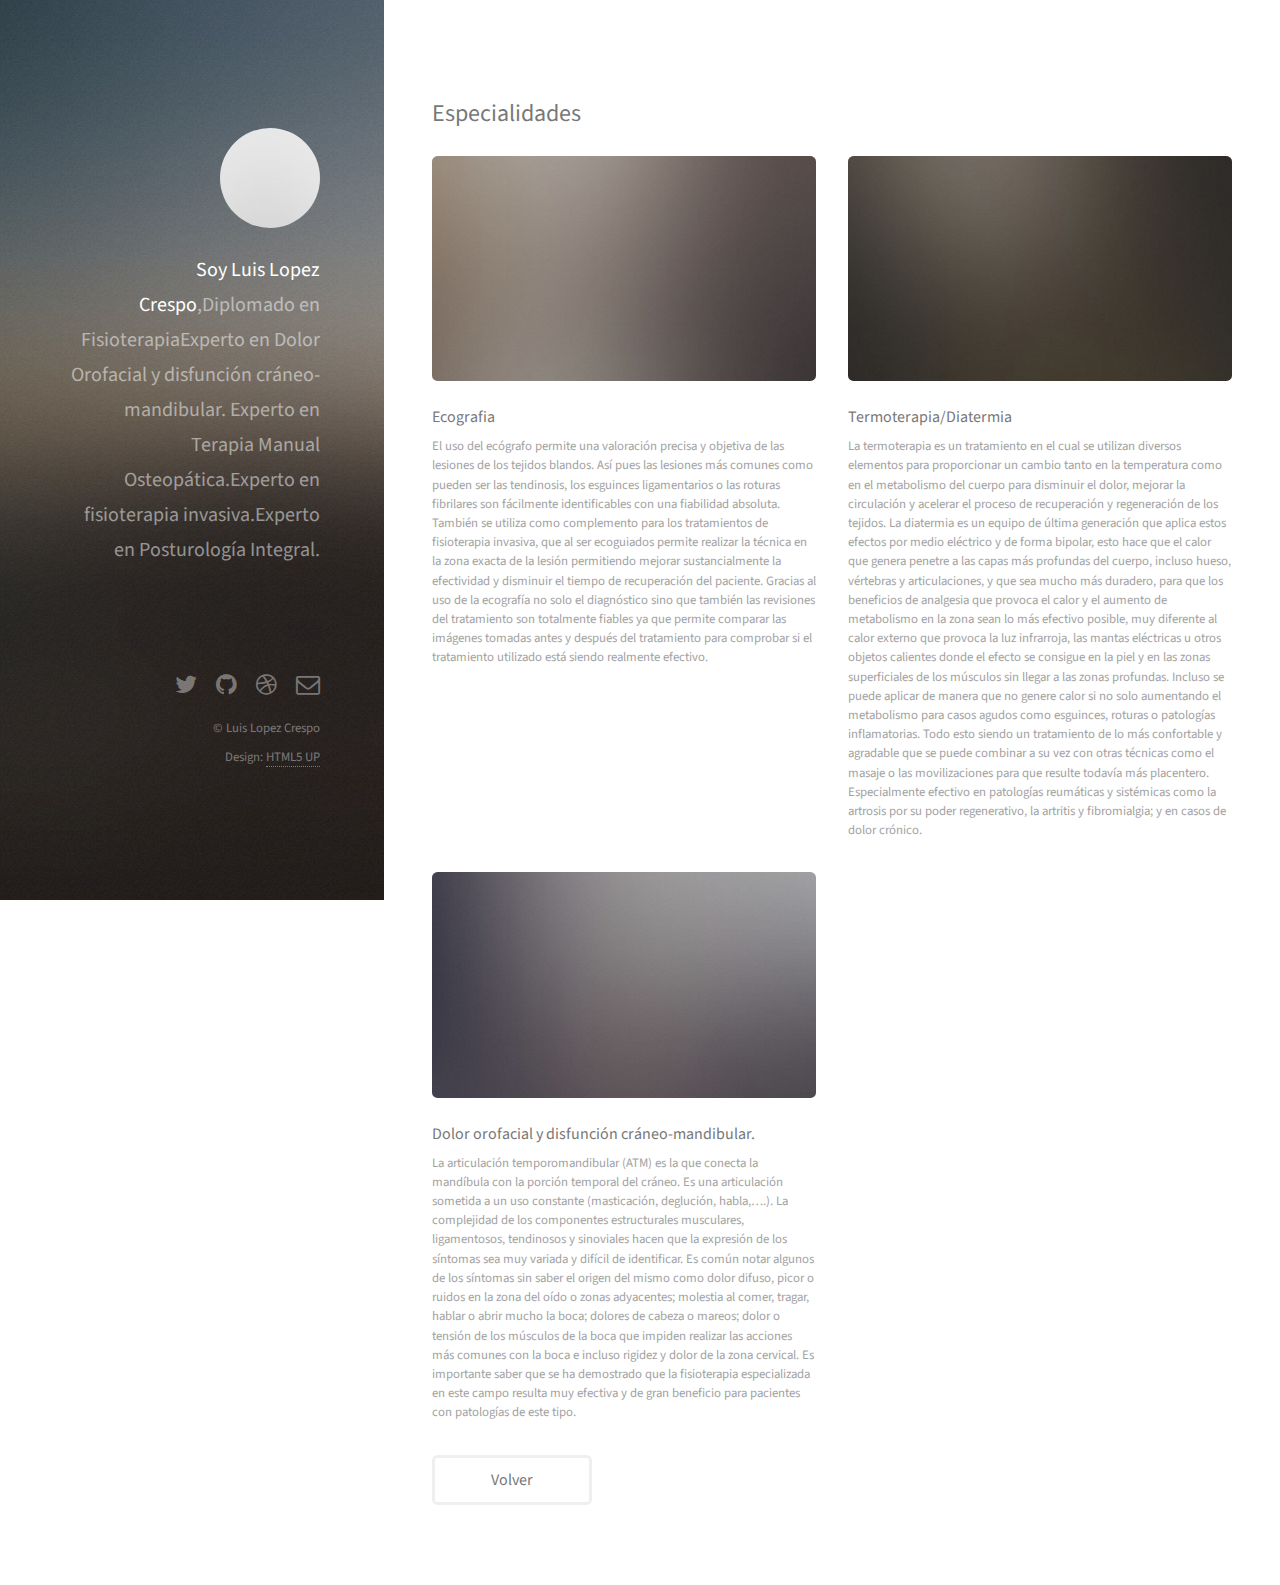
==== commit 26d387bc: "Textos añadidos" ====
--- a/recentWork.html
+++ b/recentWork.html
@@ -19,7 +19,10 @@
 			<header id="header">
 				<div class="inner">
 					<a href="#" class="image avatar"><img src="images/avatar.jpg" alt="" /></a>
-					<h1><strong>Soy Luis Lopez Crespo</strong>, un fisio muy bueno que te va a dejar como nuevo.</h1>
+					<h1>
+						<strong>Soy Luis Lopez Crespo</strong>,<br>Diplomado en Fisioterapia<br>Experto en Dolor Orofacial y disfunción cráneo-mandibular.
+						<br>Experto en Terapia Manual Osteopática.<br>Experto en fisioterapia invasiva.<br>Experto en Posturología Integral.
+					</h1>
 				</div>
 			</header>
 
@@ -28,23 +31,50 @@
 
 				<!-- One -->
 					<section id="two">
-						<h2>Ultimos trabajos</h2>
+						<h2>Especialidades</h2>
 						<div class="row">
-							<article class="12u$ work-item">
+							<article class="6u 12u$(xsmall) work-item">
 								<a href="images/fulls/01.jpg" class="image fit thumb"><img src="images/thumbs/01.jpg" alt="" /></a>
-								<h3>Masaje mandibula</h3>
-								<p>Nueva tecnica para pinchar la mandibula.</p>
+								<h3>Ecografia</h3>
+								<p>El uso del ecógrafo permite una valoración precisa y objetiva de las lesiones de los tejidos blandos. Así pues las lesiones más comunes 
+								como pueden ser las tendinosis, los esguinces ligamentarios o las roturas fibrilares son fácilmente identificables con una fiabilidad absoluta.
+								También se utiliza como complemento para los tratamientos de fisioterapia  invasiva, que al ser ecoguiados permite realizar la técnica en la 
+								zona exacta de la lesión permitiendo mejorar sustancialmente la efectividad y disminuir el tiempo de recuperación del paciente.
+								Gracias al uso de la ecografía no solo el diagnóstico sino que también las revisiones del tratamiento son totalmente fiables ya que permite 
+								comparar las imágenes tomadas antes y después del tratamiento para comprobar si el tratamiento utilizado está siendo realmente efectivo.
+								</p>
 							</article>
 							<article class="6u$ 12u$(xsmall) work-item">
 								<a href="images/fulls/02.jpg" class="image fit thumb"><img src="images/thumbs/02.jpg" alt="" /></a>
-								<h3>Ultricies lacinia interdum</h3>
-								<p>Lorem ipsum dolor sit amet nisl sed nullam feugiat.</p>
+								<h3>Termoterapia/Diatermia</h3>
+								<p>La termoterapia es un tratamiento en el cual se utilizan diversos elementos para proporcionar un cambio tanto en la temperatura como en 
+								el metabolismo del cuerpo para disminuir el dolor, mejorar la circulación y acelerar el proceso de recuperación y regeneración de los tejidos.
+								La diatermia es un equipo de última generación que aplica estos efectos por medio eléctrico y de forma bipolar, esto hace que el calor que 
+								genera penetre a las capas más profundas del cuerpo, incluso hueso, vértebras y articulaciones, y que sea mucho más duradero, para que los
+								beneficios de analgesia que provoca el calor y el aumento de metabolismo en la zona sean lo más efectivo posible, muy diferente al calor externo 
+								que provoca la luz infrarroja, las mantas eléctricas u otros objetos calientes donde el efecto se consigue en la piel y en las zonas superficiales 
+								de los músculos sin llegar a las zonas profundas. 
+								Incluso se puede aplicar de manera que no genere calor si no solo aumentando el metabolismo para casos agudos como esguinces, roturas o patologías inflamatorias.
+								Todo esto siendo un tratamiento de lo más confortable y agradable que se puede combinar a su vez con otras técnicas como el masaje o las 
+								movilizaciones para que resulte todavía más placentero. Especialmente efectivo en patologías reumáticas y sistémicas como la artrosis por su poder 
+								regenerativo, la artritis y fibromialgia; y en casos de dolor crónico.
+								</p>
 							</article>
 							<article class="6u 12u$(xsmall) work-item">
 								<a href="images/fulls/03.jpg" class="image fit thumb"><img src="images/thumbs/03.jpg" alt="" /></a>
-								<h3>Tortor metus commodo</h3>
-								<p>Lorem ipsum dolor sit amet nisl sed nullam feugiat.</p>
+								<h3>Dolor orofacial y disfunción cráneo-mandibular.</h3>
+								<p>La articulación temporomandibular (ATM) es la que conecta la mandíbula con la porción temporal del cráneo. Es una articulación sometida a un 
+								uso constante (masticación, deglución, habla,….).
+								La complejidad de los componentes estructurales musculares, ligamentosos, tendinosos y sinoviales hacen que la expresión de los síntomas 
+								sea muy variada y difícil de identificar.
+								Es común notar algunos de los síntomas sin saber el origen del mismo como dolor difuso, picor o ruidos en la zona del oído o zonas adyacentes; 
+								molestia al comer, tragar, hablar o abrir mucho la boca; dolores de cabeza o mareos; dolor o tensión de los músculos de la boca que impiden 
+								realizar las acciones más comunes con la boca e incluso rigidez y dolor de la zona cervical.
+								Es importante saber que se ha demostrado que la fisioterapia especializada en este campo resulta muy efectiva y de gran beneficio para 
+								pacientes con patologías de este tipo.
+								</p>
 							</article>
+							<!-- 
 							<article class="6u$ 12u$(xsmall) work-item">
 								<a href="images/fulls/04.jpg" class="image fit thumb"><img src="images/thumbs/04.jpg" alt="" /></a>
 								<h3>Quam neque phasellus</h3>
@@ -60,6 +90,7 @@
 								<h3>Risus ornare lacinia</h3>
 								<p>Lorem ipsum dolor sit amet nisl sed nullam feugiat.</p>
 							</article>
+							-->
 						</div>
 						<ul class="actions">
 							<li><a href="index.html" class="button">Volver</a></li>
--- a/assets/css/main.css
+++ b/assets/css/main.css
@@ -2873,7 +2873,7 @@
 		/* Header */
 
 			#header {
-				padding: 6em 3em 3em 3em;
+				/*padding: 6em 3em 3em 3em;*/
 				width: 30%;
 			}
 
